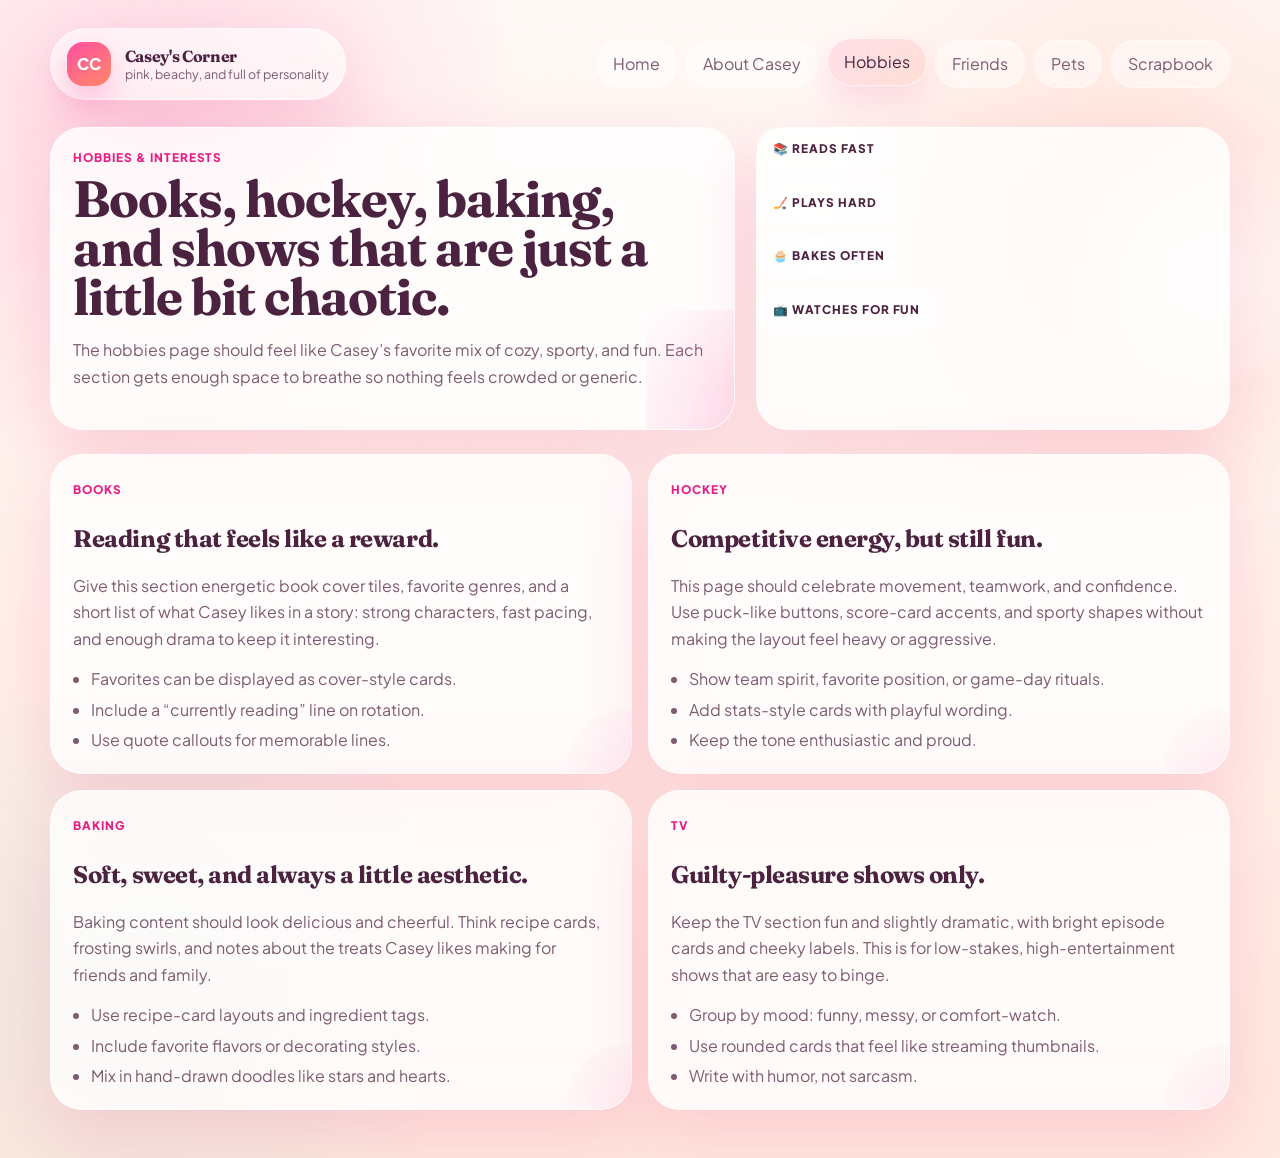
==== hobbies.html @ 20cf0d58 "Add initial website structure and content for Casey's Corner - Created main pages: index.html, hobbi" ====
<!doctype html>
<html lang="en">
<head>
  <meta charset="utf-8">
  <meta name="viewport" content="width=device-width, initial-scale=1">
  <title>Hobbies | Casey's Corner</title>
  <meta name="description" content="Casey's favorite hobbies: books, hockey, baking, and guilty-pleasure TV.">
  <link rel="preconnect" href="https://fonts.googleapis.com">
  <link rel="preconnect" href="https://fonts.gstatic.com" crossorigin>
  <link href="https://fonts.googleapis.com/css2?family=Fraunces:opsz,wght@9..144,500;9..144,700;9..144,800&family=Plus+Jakarta+Sans:wght@400;500;600;700;800&display=swap" rel="stylesheet">
  <link rel="stylesheet" href="styles.css">
  <script defer src="script.js"></script>
</head>
<body data-page="hobbies">
  <div class="page-shell">
    <header class="site-header">
      <a class="brand" href="index.html" aria-label="Casey's Corner home">
        <span class="brand-mark">CC</span>
        <span>
          <strong>Casey's Corner</strong>
          <small>pink, beachy, and full of personality</small>
        </span>
      </a>

      <nav class="site-nav" aria-label="Primary">
        <a href="index.html">Home</a>
        <a href="about.html">About Casey</a>
        <a href="hobbies.html">Hobbies</a>
        <a href="friends.html">Friends</a>
        <a href="pets.html">Pets</a>
        <a href="scrapbook.html">Scrapbook</a>
      </nav>
    </header>

    <main>
      <section class="hero reveal">
        <div class="hero-copy card surface-glow">
          <p class="eyebrow">Hobbies & interests</p>
          <h1>Books, hockey, baking, and shows that are just a little bit chaotic.</h1>
          <p class="lede">The hobbies page should feel like Casey’s favorite mix of cozy, sporty, and fun. Each section gets enough space to breathe so nothing feels crowded or generic.</p>
        </div>

        <div class="card badge-stack">
          <span class="big-badge">📚 reads fast</span>
          <span class="big-badge">🏒 plays hard</span>
          <span class="big-badge">🧁 bakes often</span>
          <span class="big-badge">📺 watches for fun</span>
        </div>
      </section>

      <section class="section reveal">
        <div class="grid two-by-two">
          <article class="card hobby-card">
            <div class="card-label">Books</div>
            <h2>Reading that feels like a reward.</h2>
            <p>Give this section energetic book cover tiles, favorite genres, and a short list of what Casey likes in a story: strong characters, fast pacing, and enough drama to keep it interesting.</p>
            <ul class="bullet-list">
              <li>Favorites can be displayed as cover-style cards.</li>
              <li>Include a “currently reading” line on rotation.</li>
              <li>Use quote callouts for memorable lines.</li>
            </ul>
          </article>

          <article class="card hobby-card">
            <div class="card-label">Hockey</div>
            <h2>Competitive energy, but still fun.</h2>
            <p>This page should celebrate movement, teamwork, and confidence. Use puck-like buttons, score-card accents, and sporty shapes without making the layout feel heavy or aggressive.</p>
            <ul class="bullet-list">
              <li>Show team spirit, favorite position, or game-day rituals.</li>
              <li>Add stats-style cards with playful wording.</li>
              <li>Keep the tone enthusiastic and proud.</li>
            </ul>
          </article>

          <article class="card hobby-card">
            <div class="card-label">Baking</div>
            <h2>Soft, sweet, and always a little aesthetic.</h2>
            <p>Baking content should look delicious and cheerful. Think recipe cards, frosting swirls, and notes about the treats Casey likes making for friends and family.</p>
            <ul class="bullet-list">
              <li>Use recipe-card layouts and ingredient tags.</li>
              <li>Include favorite flavors or decorating styles.</li>
              <li>Mix in hand-drawn doodles like stars and hearts.</li>
            </ul>
          </article>

          <article class="card hobby-card">
            <div class="card-label">TV</div>
            <h2>Guilty-pleasure shows only.</h2>
            <p>Keep the TV section fun and slightly dramatic, with bright episode cards and cheeky labels. This is for low-stakes, high-entertainment shows that are easy to binge.</p>
            <ul class="bullet-list">
              <li>Group by mood: funny, messy, or comfort-watch.</li>
              <li>Use rounded cards that feel like streaming thumbnails.</li>
              <li>Write with humor, not sarcasm.</li>
            </ul>
          </article>
        </div>
      </section>
    </main>
  </div>
</body>
</html>
---- styles.css ----
:root {
  color-scheme: light;
  --bg: #fff5f1;
  --bg-alt: #ffe7de;
  --surface: rgba(255, 255, 255, 0.78);
  --surface-strong: rgba(255, 255, 255, 0.92);
  --ink: #4b2340;
  --muted: #7d5b71;
  --pink: #ff4ea2;
  --pink-deep: #e71f84;
  --coral: #ff8a68;
  --peach: #ffd0be;
  --shell: #fff5d6;
  --aqua: #68dccd;
  --shadow: 0 24px 70px rgba(229, 46, 118, 0.16);
  --radius-xl: 32px;
  --radius-lg: 24px;
  --radius-md: 18px;
  --border: 1px solid rgba(255, 255, 255, 0.7);
}

* {
  box-sizing: border-box;
}

html {
  scroll-behavior: smooth;
}

body {
  margin: 0;
  min-height: 100vh;
  font-family: "Plus Jakarta Sans", sans-serif;
  color: var(--ink);
  background:
    radial-gradient(circle at 12% 10%, rgba(255, 78, 162, 0.18), transparent 24%),
    radial-gradient(circle at 88% 18%, rgba(255, 138, 104, 0.18), transparent 22%),
    radial-gradient(circle at 12% 84%, rgba(104, 220, 205, 0.14), transparent 22%),
    linear-gradient(180deg, #fff8f5 0%, #fff1eb 48%, #ffe8df 100%);
  position: relative;
}

body::before {
  content: "";
  position: fixed;
  inset: 0;
  pointer-events: none;
  background-image:
    radial-gradient(circle at 1px 1px, rgba(255, 122, 174, 0.2) 1px, transparent 0);
  background-size: 26px 26px;
  mask-image: linear-gradient(180deg, rgba(0, 0, 0, 0.55), rgba(0, 0, 0, 0.15));
  opacity: 0.32;
}

body::after {
  content: "";
  position: fixed;
  right: -2rem;
  top: 10rem;
  width: 14rem;
  height: 14rem;
  background: radial-gradient(circle, rgba(255, 255, 255, 0.8), rgba(255, 255, 255, 0));
  filter: blur(6px);
  pointer-events: none;
  transform: rotate(-10deg);
}

a {
  color: inherit;
  text-decoration: none;
}

button,
a.button {
  font: inherit;
}

.page-shell {
  width: min(1180px, calc(100% - 2rem));
  margin: 0 auto;
  padding: 1.25rem 0 3rem;
  position: relative;
  z-index: 1;
}

.site-header {
  display: flex;
  align-items: center;
  justify-content: space-between;
  gap: 1rem;
  padding: 0.5rem 0 1.2rem;
  flex-wrap: wrap;
}

.brand {
  display: inline-flex;
  align-items: center;
  gap: 0.85rem;
  padding: 0.8rem 1rem;
  border-radius: 999px;
  background: rgba(255, 255, 255, 0.6);
  backdrop-filter: blur(12px);
  box-shadow: var(--shadow);
  border: var(--border);
}

.brand strong,
.section-heading h2,
.hero h1,
.story-card h2,
.note-card h3,
.highlight-card h3,
.quote-card blockquote,
.friend-card h2,
.pet-card h2,
.hobby-card h2,
.scrap-card h2,
.profile-stat strong {
  font-family: "Fraunces", Georgia, serif;
  letter-spacing: -0.02em;
}

.brand strong {
  display: block;
  font-size: 1rem;
}

.brand small {
  display: block;
  color: var(--muted);
  font-size: 0.78rem;
}

.brand-mark {
  width: 2.75rem;
  height: 2.75rem;
  border-radius: 16px;
  display: grid;
  place-items: center;
  color: white;
  font-weight: 800;
  background: linear-gradient(145deg, var(--pink) 0%, var(--coral) 100%);
  box-shadow: 0 14px 30px rgba(255, 78, 162, 0.32);
}

.site-nav {
  display: flex;
  flex-wrap: wrap;
  gap: 0.55rem;
  justify-content: flex-end;
}

.site-nav a {
  padding: 0.78rem 1rem;
  border-radius: 999px;
  background: rgba(255, 255, 255, 0.45);
  border: 1px solid rgba(255, 255, 255, 0.6);
  color: var(--muted);
  transition: transform 180ms ease, background 180ms ease, color 180ms ease, box-shadow 180ms ease;
}

.site-nav a:hover,
.site-nav a[aria-current="page"] {
  transform: translateY(-2px);
  background: linear-gradient(135deg, rgba(255, 78, 162, 0.14), rgba(255, 138, 104, 0.18));
  color: var(--ink);
  box-shadow: 0 14px 30px rgba(231, 31, 132, 0.12);
}

.hero,
.section,
.split {
  display: grid;
  gap: 1.35rem;
}

.hero {
  grid-template-columns: minmax(0, 1.3fr) minmax(280px, 0.9fr);
  align-items: stretch;
  margin-top: 0.5rem;
}

.hero-copy,
.hero-panel,
.card,
.memory-board,
.scrapbook-tools {
  background: var(--surface);
  backdrop-filter: blur(18px);
  border: var(--border);
  box-shadow: var(--shadow);
}

.card,
.memory-board,
.scrapbook-tools {
  border-radius: var(--radius-xl);
}

.surface-glow {
  position: relative;
  overflow: hidden;
}

.surface-glow::after {
  content: "";
  position: absolute;
  inset: auto -20% -35% auto;
  width: 14rem;
  height: 14rem;
  background: radial-gradient(circle, rgba(255, 78, 162, 0.2), rgba(255, 78, 162, 0));
  pointer-events: none;
}

.hero-copy,
.story-card,
.quote-card,
.profile-card,
.note-card,
.highlight-card,
.hobby-card,
.friend-card,
.pet-card,
.scrap-card {
  padding: 1.4rem;
}

.hero h1,
.section-heading h2 {
  font-size: clamp(2.4rem, 4vw, 4.5rem);
  line-height: 0.96;
  margin: 0 0 1rem;
}

.lede,
.story-card p,
.quote-card p,
.profile-card p,
.note-card p,
.highlight-card p,
.hobby-card p,
.friend-card p,
.pet-card p,
.scrap-card p,
.pet-banner p,
.tool-note,
.mini-card p,
.memory-note,
.vibe-strip p {
  color: var(--muted);
  line-height: 1.65;
  font-size: 1rem;
}

.eyebrow,
.card-label,
.pet-tag,
.sticker,
.big-badge,
.chip,
.filter-chip,
.pet-chip,
.profile-stat span {
  letter-spacing: 0.08em;
  text-transform: uppercase;
  font-size: 0.74rem;
  font-weight: 800;
}

.eyebrow {
  color: var(--pink-deep);
  margin: 0 0 0.55rem;
}

.hero-actions {
  display: flex;
  flex-wrap: wrap;
  gap: 0.75rem;
  margin: 1.4rem 0;
}

.button {
  display: inline-flex;
  align-items: center;
  justify-content: center;
  min-height: 3rem;
  padding: 0.85rem 1.15rem;
  border: 0;
  border-radius: 999px;
  cursor: pointer;
  transition: transform 180ms ease, box-shadow 180ms ease, opacity 180ms ease;
}

.button:hover,
.filter-chip:hover {
  transform: translateY(-2px);
}

.button.primary {
  color: white;
  background: linear-gradient(135deg, var(--pink) 0%, var(--coral) 100%);
  box-shadow: 0 16px 34px rgba(231, 31, 132, 0.24);
}

.button.secondary {
  background: rgba(255, 255, 255, 0.65);
  border: 1px solid rgba(255, 255, 255, 0.7);
}

.vibe-strip,
.soft-card {
  padding: 1.1rem 1.1rem 1rem;
  border-radius: 24px;
  background: rgba(255, 255, 255, 0.58);
  border: 1px solid rgba(255, 255, 255, 0.75);
}

.chip {
  display: inline-flex;
  align-items: center;
  justify-content: center;
  padding: 0.5rem 0.75rem;
  border-radius: 999px;
  background: rgba(255, 78, 162, 0.12);
  color: var(--pink-deep);
  margin: 0 0.35rem 0.4rem 0;
}

.hero-panel {
  display: grid;
  gap: 1rem;
  padding: 1rem;
}

.portrait-window {
  position: relative;
  min-height: 24rem;
  border-radius: 28px;
  overflow: hidden;
  background:
    linear-gradient(180deg, rgba(255, 255, 255, 0.2), rgba(255, 255, 255, 0)),
    linear-gradient(145deg, #ffb8dd 0%, #ff8a68 52%, #fef0cf 100%);
}

.portrait-badge {
  position: absolute;
  left: 1rem;
  top: 1rem;
  z-index: 2;
  padding: 0.6rem 0.85rem;
  border-radius: 999px;
  background: rgba(255, 255, 255, 0.85);
  font-weight: 800;
  color: var(--ink);
}

.portrait-art {
  position: absolute;
  inset: 0;
  overflow: hidden;
}

.portrait-art::before {
  content: "";
  position: absolute;
  inset: 18% 16% 18% 16%;
  border-radius: 45% 55% 50% 50% / 46% 46% 54% 54%;
  background: rgba(255, 255, 255, 0.3);
  filter: blur(10px);
}

.sun {
  position: absolute;
  right: 14%;
  top: 10%;
  width: 5rem;
  height: 5rem;
  border-radius: 50%;
  background: rgba(255, 255, 255, 0.9);
  box-shadow: 0 0 0 10px rgba(255, 255, 255, 0.14);
}

.shell,
.palm {
  position: absolute;
  opacity: 0.95;
}

.shell {
  width: 4rem;
  height: 3rem;
  background: rgba(255, 255, 255, 0.8);
  border-radius: 55% 45% 50% 50% / 55% 55% 45% 45%;
  box-shadow: inset 0 -0.35rem 0 rgba(255, 138, 104, 0.22);
}

.shell::before,
.shell::after {
  content: "";
  position: absolute;
  inset: 0.5rem 0.9rem;
  border-left: 2px solid rgba(231, 31, 132, 0.2);
  border-right: 2px solid rgba(231, 31, 132, 0.2);
  border-radius: 50%;
}

.shell-a {
  left: 12%;
  bottom: 12%;
  transform: rotate(-18deg);
}

.shell-b {
  right: 18%;
  bottom: 18%;
  transform: rotate(8deg);
}

.palm {
  width: 4px;
  height: 11rem;
  background: rgba(75, 35, 64, 0.2);
  bottom: 0;
  transform-origin: bottom center;
}

.palm::before,
.palm::after {
  content: "";
  position: absolute;
  width: 4rem;
  height: 2px;
  background: rgba(75, 35, 64, 0.18);
  border-radius: 999px;
  transform-origin: left center;
}

.palm::before {
  top: 0.2rem;
  transform: rotate(-30deg);
  box-shadow: 1.5rem 1rem 0 rgba(75, 35, 64, 0.12), 3rem 1.4rem 0 rgba(75, 35, 64, 0.08);
}

.palm::after {
  top: 1rem;
  transform: rotate(24deg);
  box-shadow: 1.2rem -0.7rem 0 rgba(75, 35, 64, 0.12), 2.8rem -1rem 0 rgba(75, 35, 64, 0.08);
}

.palm-a {
  left: 16%;
  transform: rotate(-6deg);
}

.palm-b {
  right: 18%;
  transform: rotate(7deg);
}

.mini-grid,
.grid,
.scrap-grid {
  display: grid;
  gap: 1rem;
}

.mini-grid {
  grid-template-columns: repeat(2, minmax(0, 1fr));
}

.mini-card,
.memory-note {
  padding: 1rem;
  border-radius: 20px;
  background: rgba(255, 255, 255, 0.65);
  border: 1px solid rgba(255, 255, 255, 0.7);
}

.mini-card strong {
  display: block;
  margin-bottom: 0.4rem;
}

.section {
  margin-top: 1.5rem;
}

.section-heading {
  max-width: 48rem;
}

.grid.four-up {
  grid-template-columns: repeat(4, minmax(0, 1fr));
}

.grid.three-up {
  grid-template-columns: repeat(3, minmax(0, 1fr));
}

.grid.two-by-two {
  grid-template-columns: repeat(2, minmax(0, 1fr));
}

.split {
  grid-template-columns: repeat(2, minmax(0, 1fr));
}

.highlight-card,
.note-card,
.friend-card,
.pet-card,
.hobby-card,
.scrap-card {
  position: relative;
  overflow: hidden;
}

.highlight-card::before,
.note-card::before,
.friend-card::before,
.pet-card::before,
.hobby-card::before,
.scrap-card::before {
  content: "";
  position: absolute;
  inset: auto -3rem -3rem auto;
  width: 7rem;
  height: 7rem;
  border-radius: 50%;
  background: radial-gradient(circle, rgba(255, 78, 162, 0.08), rgba(255, 78, 162, 0));
}

.icon,
.sticker {
  display: inline-grid;
  place-items: center;
  width: 2.4rem;
  height: 2.4rem;
  border-radius: 14px;
  background: linear-gradient(135deg, rgba(255, 78, 162, 0.14), rgba(255, 138, 104, 0.16));
  margin-bottom: 0.8rem;
}

.profile-card {
  display: grid;
  gap: 1rem;
}

.profile-stat {
  padding: 1rem;
  border-radius: 20px;
  background: rgba(255, 255, 255, 0.72);
  border: 1px solid rgba(255, 255, 255, 0.74);
}

.profile-stat span,
.pet-tag,
.card-label {
  display: inline-block;
  color: var(--pink-deep);
  margin-bottom: 0.45rem;
}

.quote-card blockquote {
  font-size: clamp(1.5rem, 2vw, 2.3rem);
  margin: 0 0 1rem;
  line-height: 1.05;
}

.badge-stack,
.pet-banner,
.scrapbook-tools,
.memory-board {
  display: grid;
  gap: 0.8rem;
  align-content: start;
}

.big-badge,
.pet-chip,
.filter-chip {
  display: inline-flex;
  width: fit-content;
  align-items: center;
  justify-content: center;
  padding: 0.75rem 0.95rem;
  border-radius: 999px;
  border: 1px solid rgba(255, 255, 255, 0.72);
  background: rgba(255, 255, 255, 0.65);
}

.big-badge {
  color: var(--ink);
}

.bullet-list {
  margin: 1rem 0 0;
  padding-left: 1.1rem;
  color: var(--muted);
}

.bullet-list li + li {
  margin-top: 0.6rem;
}

.memory-board {
  padding: 1rem;
  background: linear-gradient(145deg, rgba(255, 255, 255, 0.72), rgba(255, 240, 229, 0.76));
}

.memory-note {
  transform: rotate(var(--rotate, 0deg));
  box-shadow: 0 16px 36px rgba(229, 46, 118, 0.08);
}

.note-pink {
  --rotate: -2deg;
}

.note-coral {
  --rotate: 1.5deg;
}

.note-cream {
  --rotate: -1deg;
}

.scrapbook-tools {
  padding: 1rem;
}

.filter-row {
  display: flex;
  flex-wrap: wrap;
  gap: 0.6rem;
}

.filter-chip.active {
  background: linear-gradient(135deg, var(--pink), var(--coral));
  color: white;
}

.scrap-grid {
  grid-template-columns: repeat(3, minmax(0, 1fr));
}

.scrap-card {
  min-height: 15rem;
}

.scrap-card.hidden {
  display: none;
}

.reveal {
  opacity: 0;
  transform: translateY(14px);
  transition: opacity 520ms ease, transform 520ms ease;
}

.reveal.in-view {
  opacity: 1;
  transform: translateY(0);
}

@media (max-width: 1060px) {
  .hero,
  .split,
  .grid.four-up,
  .grid.three-up,
  .grid.two-by-two,
  .scrap-grid {
    grid-template-columns: repeat(2, minmax(0, 1fr));
  }

  .hero {
    grid-template-columns: 1fr;
  }
}

@media (max-width: 720px) {
  .page-shell {
    width: min(100% - 1rem, 1180px);
    padding-top: 0.8rem;
  }

  .site-header {
    position: sticky;
    top: 0.4rem;
    z-index: 20;
    padding: 0.4rem 0;
    backdrop-filter: blur(20px);
  }

  .brand {
    width: 100%;
    justify-content: flex-start;
  }

  .site-nav {
    width: 100%;
    justify-content: flex-start;
    overflow-x: auto;
    padding-bottom: 0.2rem;
    scrollbar-width: none;
  }

  .site-nav::-webkit-scrollbar {
    display: none;
  }

  .site-nav a {
    white-space: nowrap;
  }

  .hero h1,
  .section-heading h2 {
    font-size: clamp(2rem, 10vw, 3.2rem);
  }

  .grid.four-up,
  .grid.three-up,
  .grid.two-by-two,
  .split,
  .mini-grid,
  .scrap-grid {
    grid-template-columns: 1fr;
  }

  .portrait-window {
    min-height: 20rem;
  }
}
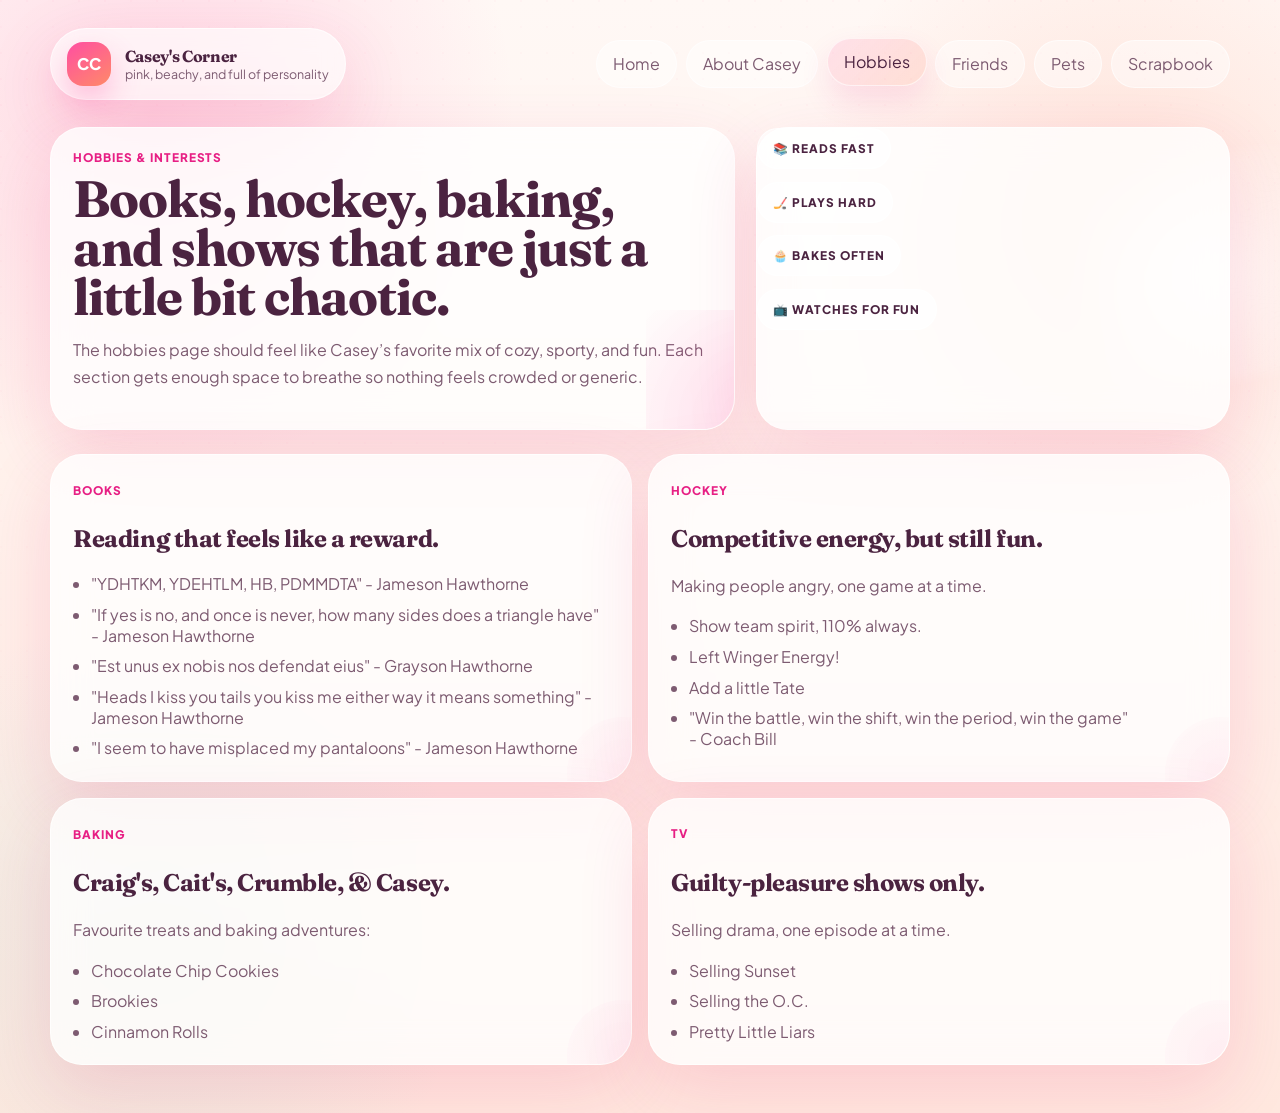
==== commit 760d41a6: "Refactor hobbies page layout and content for improved readability and engagement" ====
--- a/hobbies.html
+++ b/hobbies.html
@@ -1,101 +1,114 @@
 <!doctype html>
 <html lang="en">
+
 <head>
-  <meta charset="utf-8">
-  <meta name="viewport" content="width=device-width, initial-scale=1">
-  <title>Hobbies | Casey's Corner</title>
-  <meta name="description" content="Casey's favorite hobbies: books, hockey, baking, and guilty-pleasure TV.">
-  <link rel="preconnect" href="https://fonts.googleapis.com">
-  <link rel="preconnect" href="https://fonts.gstatic.com" crossorigin>
-  <link href="https://fonts.googleapis.com/css2?family=Fraunces:opsz,wght@9..144,500;9..144,700;9..144,800&family=Plus+Jakarta+Sans:wght@400;500;600;700;800&display=swap" rel="stylesheet">
-  <link rel="stylesheet" href="styles.css">
-  <script defer src="script.js"></script>
+    <meta charset="utf-8">
+    <meta name="viewport" content="width=device-width, initial-scale=1">
+    <title>Hobbies | Casey's Corner</title>
+    <meta name="description" content="Casey's favorite hobbies: books, hockey, baking, and guilty-pleasure TV.">
+    <link rel="preconnect" href="https://fonts.googleapis.com">
+    <link rel="preconnect" href="https://fonts.gstatic.com" crossorigin>
+    <link
+        href="https://fonts.googleapis.com/css2?family=Fraunces:opsz,wght@9..144,500;9..144,700;9..144,800&family=Plus+Jakarta+Sans:wght@400;500;600;700;800&display=swap"
+        rel="stylesheet">
+    <link rel="stylesheet" href="styles.css">
+    <script defer src="script.js"></script>
 </head>
+
 <body data-page="hobbies">
-  <div class="page-shell">
-    <header class="site-header">
-      <a class="brand" href="index.html" aria-label="Casey's Corner home">
-        <span class="brand-mark">CC</span>
-        <span>
-          <strong>Casey's Corner</strong>
-          <small>pink, beachy, and full of personality</small>
-        </span>
-      </a>
+    <div class="page-shell">
+        <header class="site-header">
+            <a class="brand" href="index.html" aria-label="Casey's Corner home">
+                <span class="brand-mark">CC</span>
+                <span>
+                    <strong>Casey's Corner</strong>
+                    <small>pink, beachy, and full of personality</small>
+                </span>
+            </a>
 
-      <nav class="site-nav" aria-label="Primary">
-        <a href="index.html">Home</a>
-        <a href="about.html">About Casey</a>
-        <a href="hobbies.html">Hobbies</a>
-        <a href="friends.html">Friends</a>
-        <a href="pets.html">Pets</a>
-        <a href="scrapbook.html">Scrapbook</a>
-      </nav>
-    </header>
+            <nav class="site-nav" aria-label="Primary">
+                <a href="index.html">Home</a>
+                <a href="about.html">About Casey</a>
+                <a href="hobbies.html">Hobbies</a>
+                <a href="friends.html">Friends</a>
+                <a href="pets.html">Pets</a>
+                <a href="scrapbook.html">Scrapbook</a>
+            </nav>
+        </header>
 
-    <main>
-      <section class="hero reveal">
-        <div class="hero-copy card surface-glow">
-          <p class="eyebrow">Hobbies & interests</p>
-          <h1>Books, hockey, baking, and shows that are just a little bit chaotic.</h1>
-          <p class="lede">The hobbies page should feel like Casey’s favorite mix of cozy, sporty, and fun. Each section gets enough space to breathe so nothing feels crowded or generic.</p>
-        </div>
+        <main>
+            <section class="hero reveal">
+                <div class="hero-copy card surface-glow">
+                    <p class="eyebrow">Hobbies & interests</p>
+                    <h1>Books, hockey, baking, and shows that are just a little bit chaotic.</h1>
+                    <p class="lede">The hobbies page should feel like Casey’s favorite mix of cozy, sporty, and fun.
+                        Each section gets enough space to breathe so nothing feels crowded or generic.</p>
+                </div>
 
-        <div class="card badge-stack">
-          <span class="big-badge">📚 reads fast</span>
-          <span class="big-badge">🏒 plays hard</span>
-          <span class="big-badge">🧁 bakes often</span>
-          <span class="big-badge">📺 watches for fun</span>
-        </div>
-      </section>
+                <div class="card badge-stack">
+                    <span class="big-badge">📚 reads fast</span>
+                    <span class="big-badge">🏒 plays hard</span>
+                    <span class="big-badge">🧁 bakes often</span>
+                    <span class="big-badge">📺 watches for fun</span>
+                </div>
+            </section>
 
-      <section class="section reveal">
-        <div class="grid two-by-two">
-          <article class="card hobby-card">
-            <div class="card-label">Books</div>
-            <h2>Reading that feels like a reward.</h2>
-            <p>Give this section energetic book cover tiles, favorite genres, and a short list of what Casey likes in a story: strong characters, fast pacing, and enough drama to keep it interesting.</p>
-            <ul class="bullet-list">
-              <li>Favorites can be displayed as cover-style cards.</li>
-              <li>Include a “currently reading” line on rotation.</li>
-              <li>Use quote callouts for memorable lines.</li>
-            </ul>
-          </article>
+            <section class="section reveal">
+                <div class="grid two-by-two">
+                    <article class="card hobby-card">
+                        <div class="card-label">Books</div>
+                        <h2>Reading that feels like a reward.</h2>
+                        <!-- <p>Here are a few of my favourite quotes:</p> -->
+                        <ul class="bullet-list">
+                            <li>"YDHTKM, YDEHTLM, HB, PDMMDTA" - Jameson Hawthorne</li>
+                            <li>"If yes is no, and once is never, how many sides does a triangle have" - Jameson
+                                Hawthorne</li>
+                            <li>"Est unus ex nobis nos defendat eius" - Grayson Hawthorne</li>
+                            <li>"Heads I kiss you tails you kiss me either way it means something" - Jameson Hawthorne
+                            </li>
+                            <li>"I seem to have misplaced my pantaloons" - Jameson Hawthorne</li>
+                        </ul>
+                    </article>
 
-          <article class="card hobby-card">
-            <div class="card-label">Hockey</div>
-            <h2>Competitive energy, but still fun.</h2>
-            <p>This page should celebrate movement, teamwork, and confidence. Use puck-like buttons, score-card accents, and sporty shapes without making the layout feel heavy or aggressive.</p>
-            <ul class="bullet-list">
-              <li>Show team spirit, favorite position, or game-day rituals.</li>
-              <li>Add stats-style cards with playful wording.</li>
-              <li>Keep the tone enthusiastic and proud.</li>
-            </ul>
-          </article>
+                    <article class="card hobby-card">
+                        <div class="card-label">Hockey</div>
+                        <h2>Competitive energy, but still fun.</h2>
+                        <p>
+                            Making people angry, one game at a time.    
+                        </p>
+                        <ul class="bullet-list">
+                            <li>Show team spirit, 110% always.</li>
+                            <li>Left Winger Energy!</li>
+                            <li>Add a little Tate</li>
+                            <li>"Win the battle, win the shift, win the period, win the game" <br>- Coach Bill</li>
+                        </ul>
+                    </article>
 
-          <article class="card hobby-card">
-            <div class="card-label">Baking</div>
-            <h2>Soft, sweet, and always a little aesthetic.</h2>
-            <p>Baking content should look delicious and cheerful. Think recipe cards, frosting swirls, and notes about the treats Casey likes making for friends and family.</p>
-            <ul class="bullet-list">
-              <li>Use recipe-card layouts and ingredient tags.</li>
-              <li>Include favorite flavors or decorating styles.</li>
-              <li>Mix in hand-drawn doodles like stars and hearts.</li>
-            </ul>
-          </article>
+                    <article class="card hobby-card">
+                        <div class="card-label">Baking</div>
+                        <h2>Craig's, Cait's, Crumble, & Casey.</h2>
+                        <p>Favourite treats and baking adventures:</p>
+                        <ul class="bullet-list">
+                            <li>Chocolate Chip Cookies</li>
+                            <li>Brookies</li>
+                            <li>Cinnamon Rolls</li>
+                        </ul>
+                    </article>
 
-          <article class="card hobby-card">
-            <div class="card-label">TV</div>
-            <h2>Guilty-pleasure shows only.</h2>
-            <p>Keep the TV section fun and slightly dramatic, with bright episode cards and cheeky labels. This is for low-stakes, high-entertainment shows that are easy to binge.</p>
-            <ul class="bullet-list">
-              <li>Group by mood: funny, messy, or comfort-watch.</li>
-              <li>Use rounded cards that feel like streaming thumbnails.</li>
-              <li>Write with humor, not sarcasm.</li>
-            </ul>
-          </article>
-        </div>
-      </section>
-    </main>
-  </div>
+                    <article class="card hobby-card">
+                        <div class="card-label">TV</div>
+                        <h2>Guilty-pleasure shows only.</h2>
+                        <p>Selling drama, one episode at a time.</p>
+                        <ul class="bullet-list">
+                            <li>Selling Sunset</li>
+                            <li>Selling the O.C.</li>
+                            <li>Pretty Little Liars</li>
+                        </ul>
+                    </article>
+                </div>
+            </section>
+        </main>
+    </div>
 </body>
+
 </html>
--- a/styles.css
+++ b/styles.css
@@ -648,6 +648,16 @@
   min-height: 15rem;
 }
 
+.scrap-card img {
+  display: block;
+  width: 50%;
+  max-width: 100%;
+  aspect-ratio: 3 / 4;
+  object-fit: cover;
+  border-radius: 14px;
+  margin: 0 auto 0.8rem;
+}
+
 .scrap-card.hidden {
   display: none;
 }
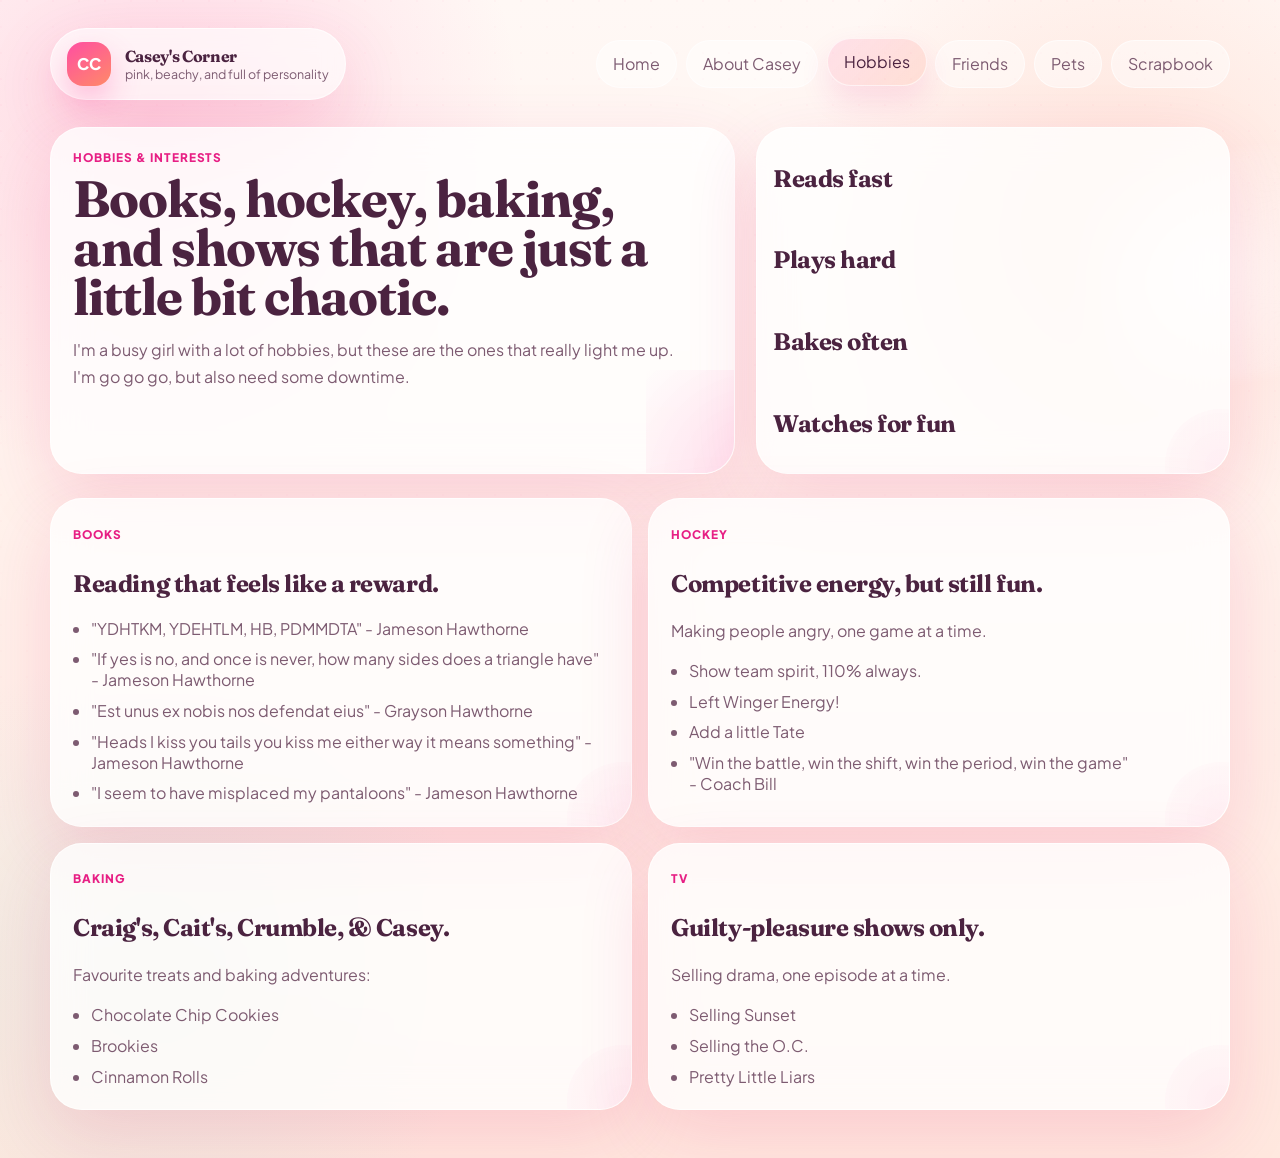
==== commit 2294087d: "Update hobbies page content and enhance styling for better layout" ====
--- a/hobbies.html
+++ b/hobbies.html
@@ -41,15 +41,17 @@
                 <div class="hero-copy card surface-glow">
                     <p class="eyebrow">Hobbies & interests</p>
                     <h1>Books, hockey, baking, and shows that are just a little bit chaotic.</h1>
-                    <p class="lede">The hobbies page should feel like Casey’s favorite mix of cozy, sporty, and fun.
-                        Each section gets enough space to breathe so nothing feels crowded or generic.</p>
+                    <p class="lede">
+                        I'm a busy girl with a lot of hobbies, but these are the ones that really light me up. 
+                        <br>I'm go go go, but also need some downtime.
+                    </p>
                 </div>
 
-                <div class="card badge-stack">
-                    <span class="big-badge">📚 reads fast</span>
-                    <span class="big-badge">🏒 plays hard</span>
-                    <span class="big-badge">🧁 bakes often</span>
-                    <span class="big-badge">📺 watches for fun</span>
+                <div class="card badge-stack friend-card">
+                    <h2>Reads fast</h2>
+                    <h2>Plays hard</h2>
+                    <h2>Bakes often</h2>
+                    <h2>Watches for fun</h2>
                 </div>
             </section>
 
--- a/styles.css
+++ b/styles.css
@@ -571,6 +571,7 @@
 .pet-banner,
 .scrapbook-tools,
 .memory-board {
+    padding: 1rem;
   display: grid;
   gap: 0.8rem;
   align-content: start;
